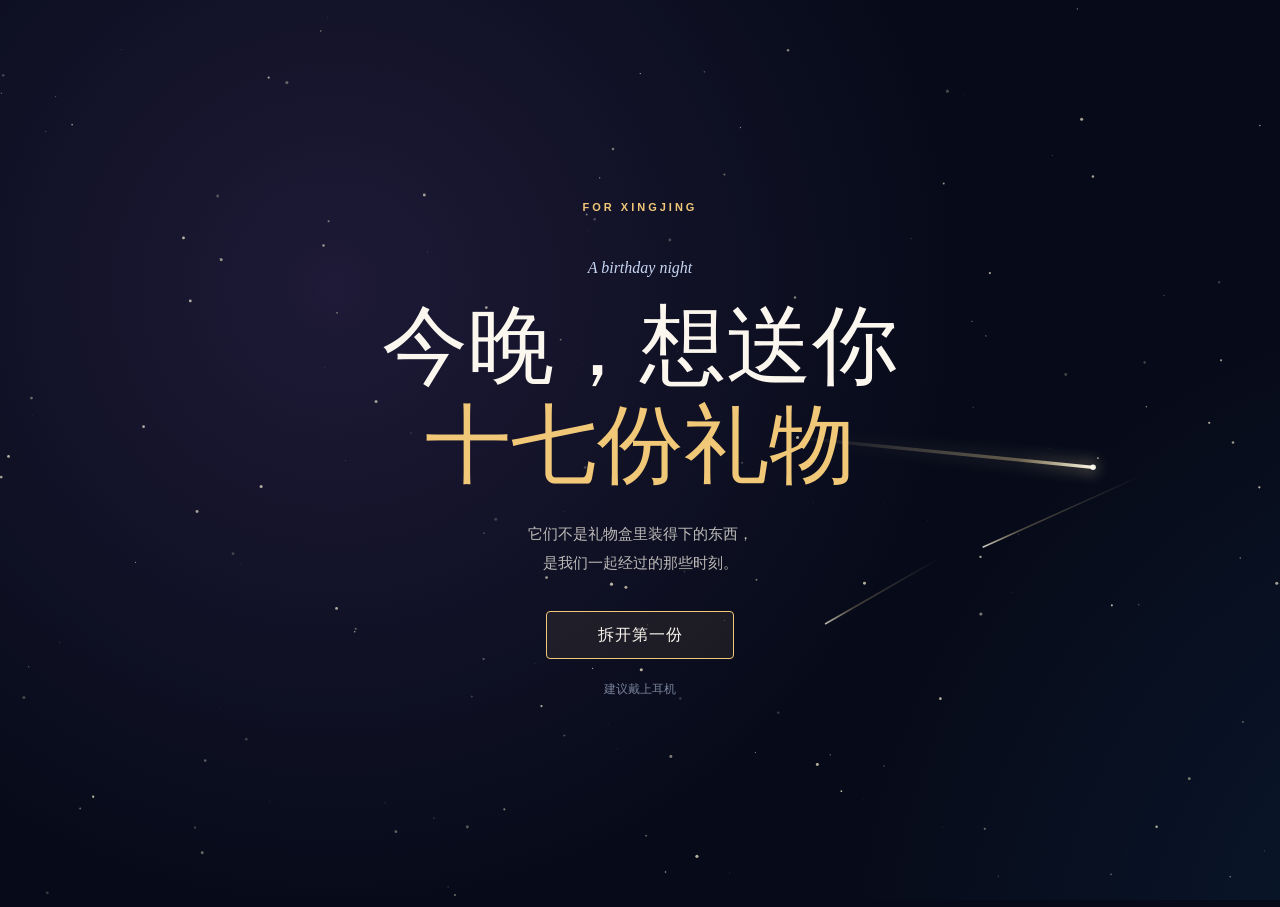
==== birthday-surprise/index.html @ d7895dce "Add birthday surprise experience" ====
<!doctype html>
<html lang="zh-CN">
<head>
  <meta charset="utf-8">
  <meta name="viewport" content="width=device-width, initial-scale=1">
  <meta name="theme-color" content="#070b19">
  <title>十七份礼物</title>
  <link rel="stylesheet" href="style.css">
</head>
<body>
  <canvas id="sky" aria-hidden="true"></canvas>
  <canvas id="introParticles" aria-hidden="true"></canvas>
  <div id="sparkleLayer" aria-hidden="true"></div>
  <main class="experience" id="experience" data-stage="intro">
    <section class="scene intro-scene" aria-labelledby="intro-title">
      <p class="eyebrow" id="introEyebrow">FOR XINGJING</p>
      <div class="intro-copy">
        <p class="date-mark" id="introDate">A birthday night</p>
        <h1 id="intro-title">今晚，想送你<br><em>十七份礼物</em></h1>
        <p id="introMessage">它们不是礼物盒里装得下的东西，<br>是我们一起经过的那些时刻。</p>
      </div>
      <button class="primary-action" id="beginButton" type="button">拆开第一份</button>
      <p class="sound-note" id="soundNote">建议戴上耳机</p>
    </section>

    <section class="scene memory-scene" aria-live="polite">
      <header class="chapter-header">
        <h2 id="chapter-title"></h2>
      </header>
      <div class="memory-stage" id="memoryStage">
        <p class="chapter-note" id="chapter-note"></p>
        <div class="photo-grid" id="photoGrid"></div>
      </div>
      <div class="chapter-footer">
        <p class="chapter-line" id="chapter-line"></p>
        <button class="next-action" id="nextButton" type="button">打开下一份</button>
      </div>
    </section>

    <section class="scene finale-scene" aria-live="polite">
      <p class="eyebrow">THE LAST GIFT</p>
      <div class="constellation" id="constellation" aria-hidden="true"></div>
      <p class="final-kicker">邢静</p>
      <h2>生日快乐</h2>
      <p class="final-message">愿你永远明亮、自在、被好好爱着。<br>也愿我们把以后的日子，继续过成值得珍藏的故事。</p>
      <p class="signature">谢谢你来到这世上，也谢谢你走进我的世界。</p>
      <button class="restart-action" id="restartButton" type="button">再看一次</button>
    </section>
  </main>

  <audio id="music" preload="auto" autoplay loop>
    <source src="https://wangwenjun587-byte.github.io/birthday/music/%E6%A3%B1%E9%95%9C%E4%B9%90%E9%98%9F-%E5%85%8B%E6%9E%97.mp3" type="audio/mpeg">
  </audio>
  <script src="app.js"></script>
</body>
</html>
---- birthday-surprise/style.css ----
:root {
  color-scheme: dark;
  --ink: #070b19;
  --paper: #fbf7ee;
  --mist: #c8d7f4;
  --gold: #f1c878;
  --rose: #f09ba8;
  --line: rgba(240, 200, 120, 0.38);
}

* { box-sizing: border-box; }

html, body { min-height: 100%; }

body {
  margin: 0;
  overflow: hidden;
  background: var(--ink);
  color: var(--paper);
  font-family: "Microsoft YaHei", "PingFang SC", sans-serif;
}

button { font: inherit; }

#sky {
  position: fixed;
  inset: 0;
  width: 100%;
  height: 100%;
  background:
    radial-gradient(circle at 18% 22%, rgba(111, 78, 161, 0.22), transparent 34%),
    radial-gradient(circle at 83% 75%, rgba(22, 89, 145, 0.2), transparent 38%),
    #070b19;
  background-size: 145% 145%;
  animation: sky-drift 24s ease-in-out infinite alternate;
}

@keyframes sky-drift {
  from { background-position: 0% 0%; }
  to { background-position: 100% 100%; }
}

#introParticles {
  position: fixed;
  inset: 0;
  width: 100%;
  height: 100%;
  z-index: 4;
  pointer-events: none;
  opacity: 1;
  transition: opacity 700ms ease;
}

#introParticles.is-finished { opacity: 0; }

#sparkleLayer {
  position: fixed;
  inset: 0;
  overflow: hidden;
  pointer-events: none;
  z-index: 3;
}

.experience { position: relative; z-index: 2; min-height: 100svh; }

.sparkle {
  position: fixed;
  left: 0;
  top: 0;
  width: var(--size);
  height: var(--size);
  border-radius: 50%;
  background: currentColor;
  box-shadow: 0 0 10px currentColor;
  transform: translate(-50%, -50%);
  animation: sparkle-burst 820ms cubic-bezier(.16, .72, .26, 1) forwards;
}

@keyframes sparkle-burst {
  from { opacity: 1; transform: translate(-50%, -50%) scale(.35); }
  to { opacity: 0; transform: translate(calc(-50% + var(--dx)), calc(-50% + var(--dy))) scale(.1); }
}

.scene {
  position: absolute;
  inset: 0;
  display: grid;
  align-items: center;
  justify-items: center;
  padding: clamp(24px, 5vw, 64px);
  opacity: 0;
  pointer-events: none;
  transform: scale(1.015);
  transition: opacity 700ms ease, transform 700ms ease;
}

.eyebrow {
  margin: 0;
  color: var(--gold);
  font: 700 11px/1 Arial, sans-serif;
  letter-spacing: 3px;
}

.intro-scene { align-content: center; text-align: center; }
.intro-scene.is-assembling { pointer-events: none; }
.intro-scene.is-assembling > * { opacity: 0; }
.intro-scene.is-assembling.is-revealing > * { opacity: 1; }
.intro-scene > * { transition: opacity 700ms ease; }

.intro-copy { margin: clamp(22px, 5vh, 50px) 0 34px; }

.date-mark {
  margin: 0 0 18px;
  color: var(--mist);
  font: italic 16px/1.3 Georgia, serif;
}

h1, h2, p { text-wrap: balance; }

.intro-copy h1 {
  margin: 0;
  font-family: Georgia, "Songti SC", serif;
  font-size: clamp(43px, 8vw, 86px);
  font-weight: 500;
  line-height: 1.16;
  letter-spacing: 0;
}

.intro-copy h1 em { color: var(--gold); font-style: normal; }

.intro-copy > p:last-child {
  margin: 24px 0 0;
  color: rgba(251, 247, 238, 0.74);
  font-size: 15px;
  line-height: 1.9;
}

.primary-action, .next-action, .restart-action {
  min-height: 48px;
  border: 1px solid var(--gold);
  border-radius: 4px;
  background: rgba(241, 200, 120, 0.08);
  color: var(--paper);
  cursor: pointer;
  letter-spacing: 1px;
  transition: background 220ms ease, color 220ms ease, transform 220ms ease;
}

.primary-action { min-width: 188px; padding: 0 24px; }
.next-action, .restart-action { padding: 0 20px; }

.primary-action:hover, .next-action:hover, .restart-action:hover {
  background: var(--gold);
  color: #24180d;
  transform: translateY(-2px);
}

.sound-note { margin: 22px 0 0; color: rgba(200, 215, 244, 0.58); font-size: 12px; }

.memory-scene {
  grid-template-rows: auto minmax(0, 1fr) auto;
  width: min(100%, 1120px);
  margin: auto;
  padding-top: clamp(24px, 5vh, 48px);
  padding-bottom: clamp(20px, 4vh, 38px);
}

.chapter-header { width: 100%; text-align: center; }
.chapter-header h2 {
  margin: 0;
  color: var(--gold);
  font: 500 clamp(28px, 4vw, 46px)/1.2 Georgia, "Songti SC", serif;
}

.memory-stage {
  width: 100%;
  min-height: 0;
  display: grid;
  align-content: center;
  justify-items: center;
  padding: 14px 0;
}

.chapter-note {
  max-width: 600px;
  margin: 0 0 clamp(16px, 3vh, 28px);
  color: rgba(251, 247, 238, 0.76);
  font-size: clamp(14px, 2vw, 17px);
  line-height: 1.75;
  text-align: center;
}

.photo-grid {
  display: grid;
  grid-template-columns: repeat(4, minmax(0, 1fr));
  gap: clamp(8px, 1.7vw, 18px);
  width: min(100%, 780px);
}

.photo-card {
  position: relative;
  aspect-ratio: 0.68;
  margin: 0;
  padding: 7px 7px 20px;
  overflow: hidden;
  border: 1px solid rgba(255, 255, 255, 0.9);
  border-radius: 3px;
  background: var(--paper);
  box-shadow: 0 18px 38px rgba(0, 0, 0, 0.3);
  opacity: 0;
}

.photo-image-frame {
  position: relative;
  width: 100%;
  height: 100%;
  overflow: hidden;
  display: grid;
  place-items: center;
  background: #121622;
}

.photo-image-frame img {
  position: absolute;
  display: block;
  max-width: 100%;
  max-height: 100%;
  width: auto;
  height: auto;
  object-fit: contain;
  image-orientation: from-image;
  left: 50%;
  top: 50%;
  transform: translate(-50%, -50%);
}

.photo-image-frame img.portrait-rotated {
  max-width: none;
  max-height: none;
  transform: translate(-50%, -50%) rotate(90deg);
}

.motion-rise .photo-card { animation: rise-in 700ms cubic-bezier(.2,.8,.2,1) forwards; animation-delay: calc(var(--i) * 110ms); }
.motion-slide .photo-card { animation: slide-in 700ms cubic-bezier(.2,.8,.2,1) forwards; animation-delay: calc(var(--i) * 110ms); }
.motion-float .photo-card { animation: float-in 720ms cubic-bezier(.2,.8,.2,1) forwards; animation-delay: calc(var(--i) * 110ms); }

@keyframes rise-in { from { opacity: 0; transform: translateY(50px) scale(.88); } to { opacity: 1; transform: translateY(0) scale(1); } }
@keyframes slide-in { from { opacity: 0; transform: translateX(-56px) rotate(-4deg); } to { opacity: 1; transform: translateX(0) rotate(0); } }
@keyframes float-in { from { opacity: 0; transform: translateY(-34px) scale(.9); } to { opacity: 1; transform: translateY(0) scale(1); } }

.chapter-footer {
  width: 100%;
  display: grid;
  justify-items: center;
  gap: 16px;
  text-align: center;
}
.chapter-line { max-width: 680px; margin: 0; color: var(--gold); font: italic clamp(17px, 2.5vw, 24px)/1.4 Georgia, "Songti SC", serif; }

.finale-scene { align-content: center; text-align: center; overflow: auto; }
.constellation { position: relative; width: min(88vw, 540px); aspect-ratio: 1; margin: 16px 0 12px; }
.constellation img {
  position: absolute;
  width: clamp(16px, 4vw, 29px);
  aspect-ratio: 1;
  object-fit: contain;
  image-orientation: from-image;
  transform: none;
  border: 1px solid var(--paper);
  border-radius: 3px;
  background: #121622;
  box-shadow: 0 0 10px rgba(241, 200, 120, .42);
}
.constellation img.portrait-rotated-thumb { transform: translate(-50%, -50%) rotate(90deg) !important; }
.final-kicker { margin: 0; color: var(--gold); font: 500 18px/1 Georgia, serif; }
.finale-scene h2 { margin: 8px 0 16px; font: 500 clamp(42px, 8vw, 76px)/1.1 Georgia, "Songti SC", serif; }
.final-message, .signature { margin: 0; line-height: 1.9; }
.final-message { color: rgba(251, 247, 238, .86); }
.signature { margin-top: 17px; color: var(--gold); font-family: Georgia, "Songti SC", serif; }
.restart-action { margin-top: 26px; }

#experience[data-stage="intro"] .intro-scene,
#experience[data-stage="memory"] .memory-scene,
#experience[data-stage="finale"] .finale-scene { opacity: 1; pointer-events: auto; transform: scale(1); }

@media (max-width: 650px) {
  .memory-scene { padding-left: 18px; padding-right: 18px; }
  .photo-grid { grid-template-columns: repeat(2, minmax(0, 1fr)); width: min(100%, 350px); }
  .photo-card { padding: 5px 5px 14px; }
  .chapter-footer { gap: 14px; }
  .next-action { min-width: min(100%, 300px); }
  .intro-copy h1 { font-size: clamp(41px, 13vw, 63px); }
}

@media (prefers-reduced-motion: reduce) {
  *, *::before, *::after { animation-duration: 1ms !important; transition-duration: 1ms !important; }
}
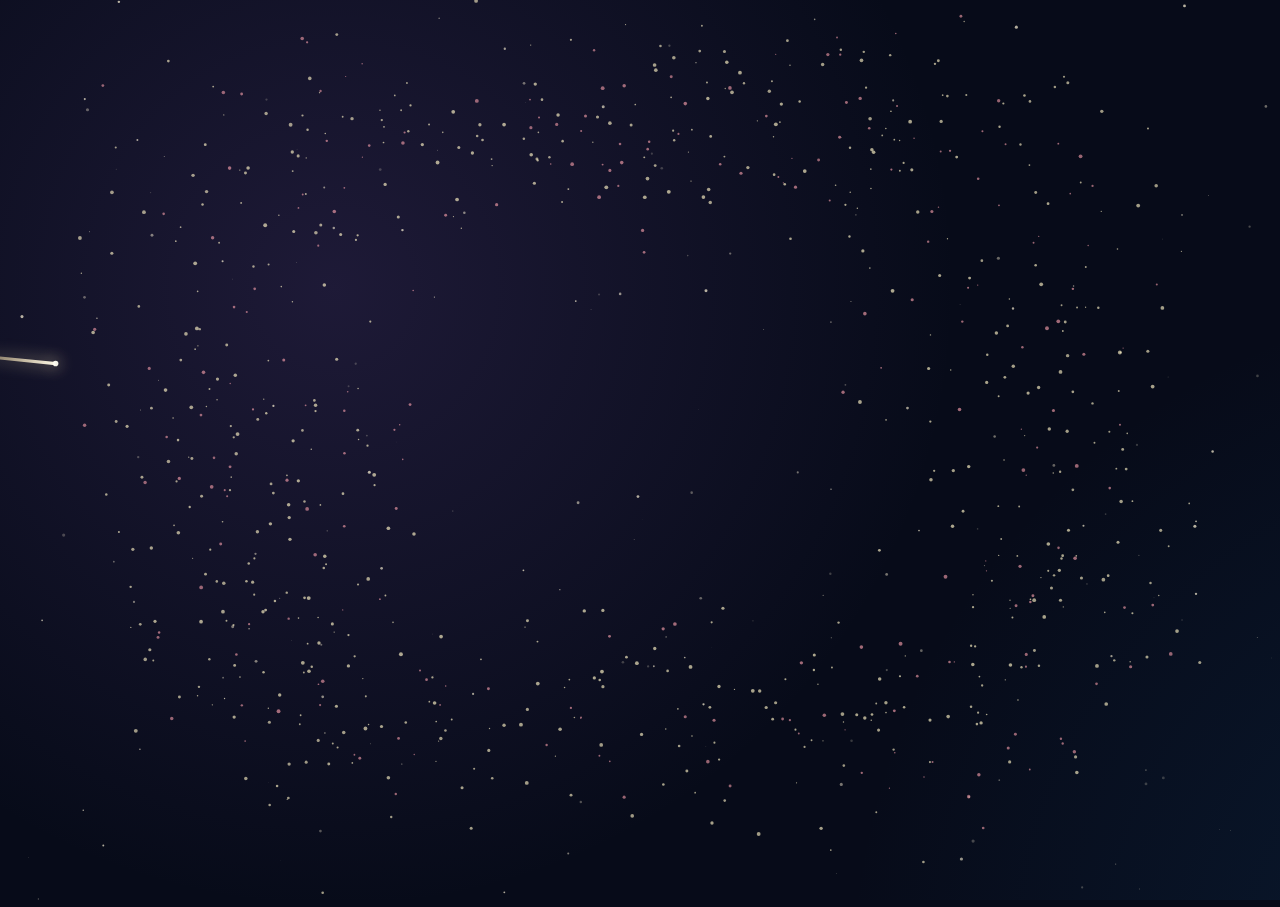
==== commit edb78e26: "Start music before the birthday opening" ====
--- a/birthday-surprise/index.html
+++ b/birthday-surprise/index.html
@@ -11,8 +11,12 @@
   <canvas id="sky" aria-hidden="true"></canvas>
   <canvas id="introParticles" aria-hidden="true"></canvas>
   <div id="sparkleLayer" aria-hidden="true"></div>
+  <div class="sound-gate" id="soundGate">
+    <p>FOR XINGJING</p>
+    <button id="unlockSoundButton" type="button">开启今晚</button>
+  </div>
   <main class="experience" id="experience" data-stage="intro">
-    <section class="scene intro-scene" aria-labelledby="intro-title">
+    <section class="scene intro-scene is-waiting" aria-labelledby="intro-title">
       <p class="eyebrow" id="introEyebrow">FOR XINGJING</p>
       <div class="intro-copy">
         <p class="date-mark" id="introDate">A birthday night</p>
--- a/birthday-surprise/style.css
+++ b/birthday-surprise/style.css
@@ -59,6 +59,50 @@
   overflow: hidden;
   pointer-events: none;
   z-index: 3;
+}
+
+.sound-gate {
+  position: fixed;
+  inset: 0;
+  z-index: 6;
+  display: grid;
+  align-content: center;
+  justify-items: center;
+  gap: 28px;
+  background: rgba(7, 11, 25, 0.82);
+  backdrop-filter: blur(3px);
+  transition: opacity 650ms ease, visibility 650ms ease;
+}
+
+.sound-gate.is-hidden {
+  opacity: 0;
+  visibility: hidden;
+  pointer-events: none;
+}
+
+.sound-gate p {
+  margin: 0;
+  color: var(--gold);
+  font: 700 11px/1 Arial, sans-serif;
+  letter-spacing: 3px;
+}
+
+.sound-gate button {
+  min-width: 190px;
+  min-height: 52px;
+  border: 1px solid var(--gold);
+  border-radius: 4px;
+  background: rgba(241, 200, 120, 0.1);
+  color: var(--paper);
+  cursor: pointer;
+  letter-spacing: 1px;
+  transition: background 220ms ease, color 220ms ease, transform 220ms ease;
+}
+
+.sound-gate button:hover {
+  background: var(--gold);
+  color: #24180d;
+  transform: translateY(-2px);
 }
 
 .experience { position: relative; z-index: 2; min-height: 100svh; }
@@ -102,6 +146,7 @@
 }
 
 .intro-scene { align-content: center; text-align: center; }
+.intro-scene.is-waiting > * { opacity: 0; }
 .intro-scene.is-assembling { pointer-events: none; }
 .intro-scene.is-assembling > * { opacity: 0; }
 .intro-scene.is-assembling.is-revealing > * { opacity: 1; }
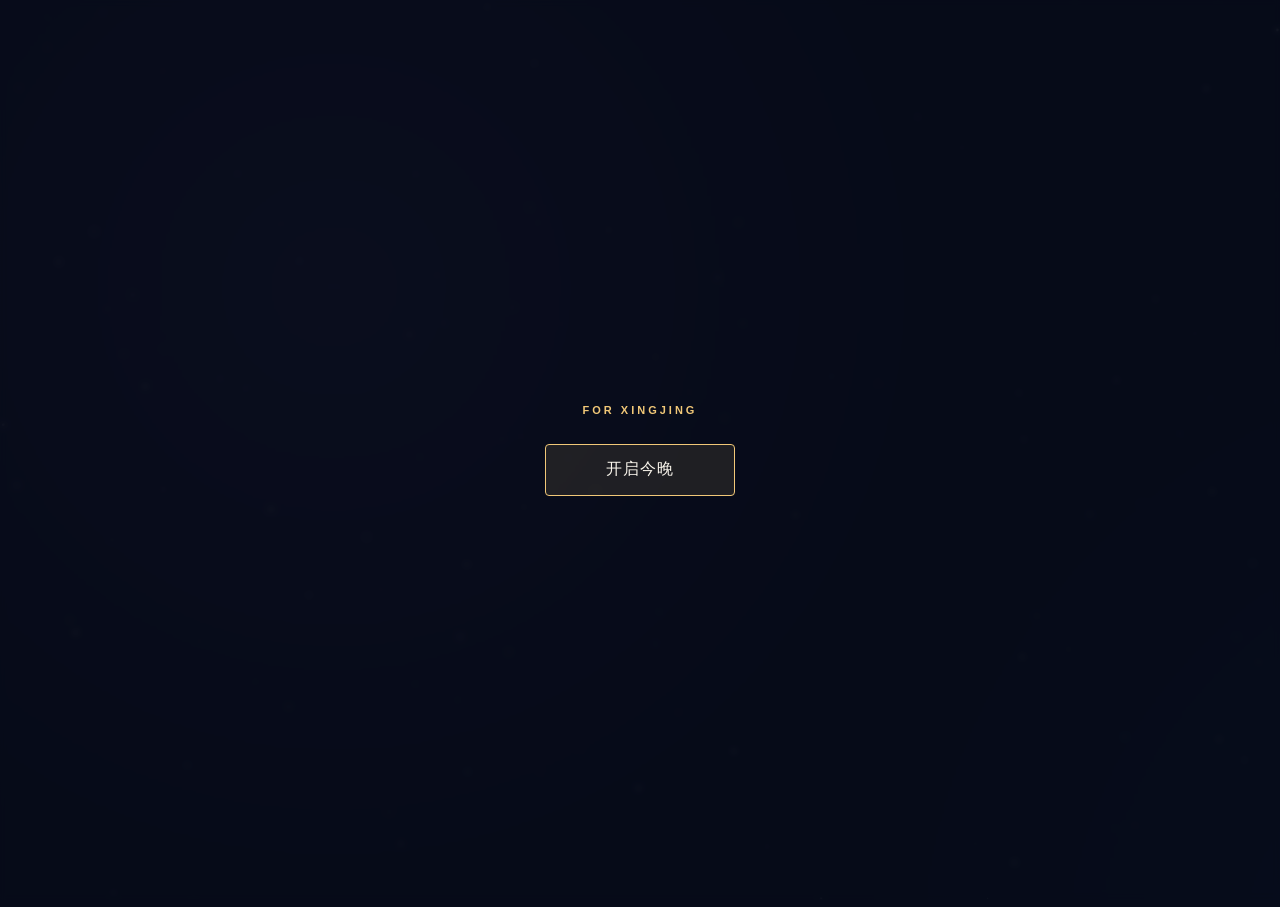
==== commit b5569baa: "Force refresh sound unlock assets" ====
--- a/birthday-surprise/index.html
+++ b/birthday-surprise/index.html
@@ -5,7 +5,7 @@
   <meta name="viewport" content="width=device-width, initial-scale=1">
   <meta name="theme-color" content="#070b19">
   <title>十七份礼物</title>
-  <link rel="stylesheet" href="style.css">
+  <link rel="stylesheet" href="style.css?v=20260827-sound">
 </head>
 <body>
   <canvas id="sky" aria-hidden="true"></canvas>
@@ -55,6 +55,6 @@
   <audio id="music" preload="auto" autoplay loop>
     <source src="https://wangwenjun587-byte.github.io/birthday/music/%E6%A3%B1%E9%95%9C%E4%B9%90%E9%98%9F-%E5%85%8B%E6%9E%97.mp3" type="audio/mpeg">
   </audio>
-  <script src="app.js"></script>
+  <script src="app.js?v=20260827-sound"></script>
 </body>
 </html>
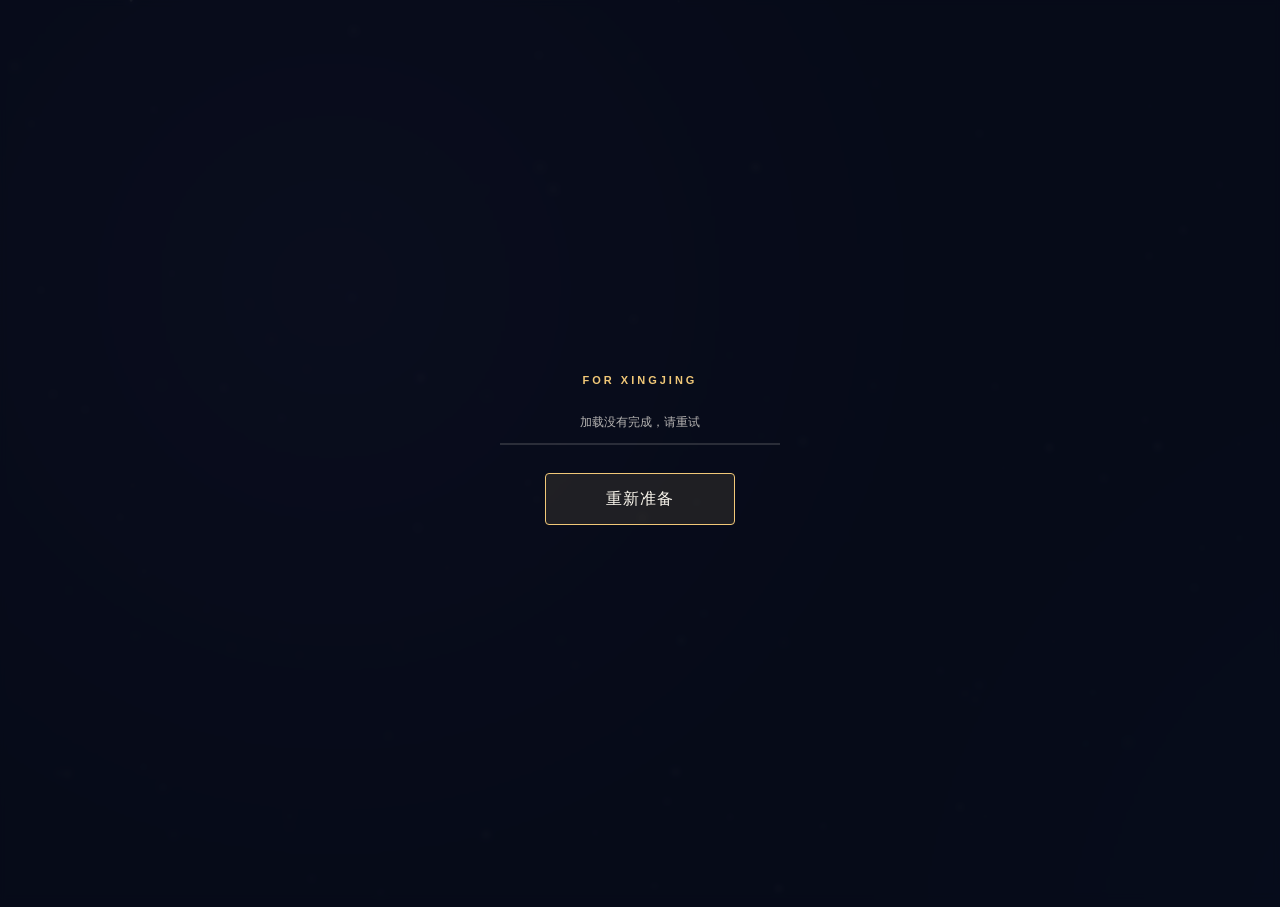
==== commit 4c926751: "Preload music first and keep it playing" ====
--- a/birthday-surprise/index.html
+++ b/birthday-surprise/index.html
@@ -5,7 +5,7 @@
   <meta name="viewport" content="width=device-width, initial-scale=1">
   <meta name="theme-color" content="#070b19">
   <title>十七份礼物</title>
-  <link rel="stylesheet" href="style.css?v=20260827-sound">
+  <link rel="stylesheet" href="style.css?v=20260827-preload">
 </head>
 <body>
   <canvas id="sky" aria-hidden="true"></canvas>
@@ -13,7 +13,11 @@
   <div id="sparkleLayer" aria-hidden="true"></div>
   <div class="sound-gate" id="soundGate">
     <p>FOR XINGJING</p>
-    <button id="unlockSoundButton" type="button">开启今晚</button>
+    <div class="preload-status" aria-live="polite">
+      <span id="preloadStatus">正在准备回忆 0%</span>
+      <span class="preload-track" aria-hidden="true"><i id="preloadProgress"></i></span>
+    </div>
+    <button id="unlockSoundButton" type="button" disabled>正在准备...</button>
   </div>
   <main class="experience" id="experience" data-stage="intro">
     <section class="scene intro-scene is-waiting" aria-labelledby="intro-title">
@@ -52,9 +56,7 @@
     </section>
   </main>
 
-  <audio id="music" preload="auto" autoplay loop>
-    <source src="https://wangwenjun587-byte.github.io/birthday/music/%E6%A3%B1%E9%95%9C%E4%B9%90%E9%98%9F-%E5%85%8B%E6%9E%97.mp3" type="audio/mpeg">
-  </audio>
-  <script src="app.js?v=20260827-sound"></script>
+  <audio id="music" preload="none" loop></audio>
+  <script src="app.js?v=20260827-preload2"></script>
 </body>
 </html>
--- a/birthday-surprise/style.css
+++ b/birthday-surprise/style.css
@@ -85,6 +85,31 @@
   color: var(--gold);
   font: 700 11px/1 Arial, sans-serif;
   letter-spacing: 3px;
+}
+
+.preload-status {
+  display: grid;
+  width: min(280px, 72vw);
+  gap: 12px;
+  color: rgba(251, 247, 238, 0.72);
+  font-size: 12px;
+  text-align: center;
+}
+
+.preload-track {
+  display: block;
+  height: 2px;
+  overflow: hidden;
+  background: rgba(251, 247, 238, 0.14);
+}
+
+.preload-track i {
+  display: block;
+  width: 0;
+  height: 100%;
+  background: var(--gold);
+  box-shadow: 0 0 12px rgba(241, 200, 120, 0.72);
+  transition: width 260ms ease;
 }
 
 .sound-gate button {
@@ -103,6 +128,14 @@
   background: var(--gold);
   color: #24180d;
   transform: translateY(-2px);
+}
+
+.sound-gate button:disabled {
+  border-color: rgba(241, 200, 120, 0.34);
+  background: rgba(241, 200, 120, 0.04);
+  color: rgba(251, 247, 238, 0.48);
+  cursor: wait;
+  transform: none;
 }
 
 .experience { position: relative; z-index: 2; min-height: 100svh; }
